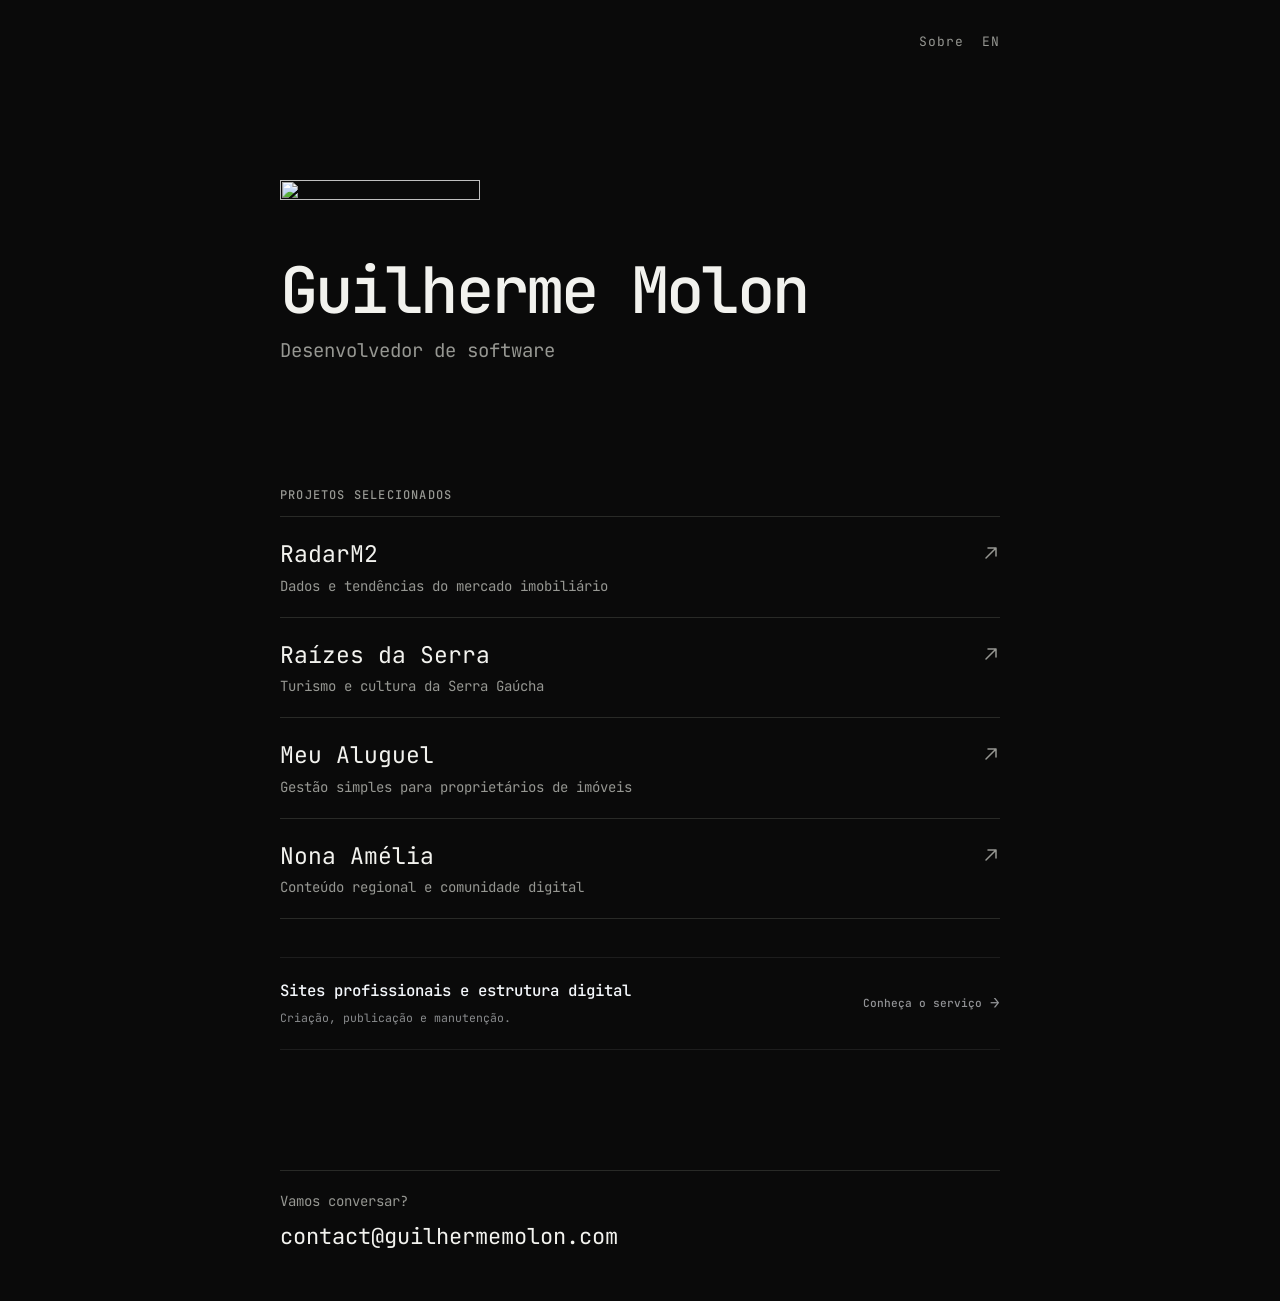
==== index.html @ 3ea49f2e "feature: logo1" ====
<!doctype html>
<html lang="pt-BR">

<head>
  <meta charset="utf-8">

  <meta
    name="viewport"
    content="width=device-width, initial-scale=1"
  >

  <title>Guilherme Molon — Desenvolvedor de Software</title>

  <meta
    name="description"
    content="Guilherme Molon é desenvolvedor de software na Serra Gaúcha, com projetos para o mercado imobiliário, turismo, negócios locais e gestão de imóveis."
  >

  <meta
    name="keywords"
    content="Guilherme Molon, desenvolvedor de software, sistemas para o mercado imobiliário, tecnologia para turismo, gestão de imóveis, negócios locais, criação de sites, Serra Gaúcha, São Marcos RS"
  >

  <meta name="author" content="Guilherme Molon">
  <meta name="robots" content="index, follow">
  <meta name="theme-color" content="#0a0a0a">

  <link
    rel="canonical"
    href="https://guilhermemolon.com/"
  >

  <meta
    property="og:title"
    content="Guilherme Molon — Desenvolvedor de Software"
  >

  <meta
    property="og:description"
    content="Desenvolvimento de sistemas web e produtos digitais para o mercado imobiliário, turismo, negócios locais e gestão de imóveis."
  >

  <meta
    property="og:type"
    content="website"
  >

  <meta
    property="og:url"
    content="https://guilhermemolon.com/"
  >

  <meta
    property="og:locale"
    content="pt_BR"
  >

  <meta
    property="og:site_name"
    content="Guilherme Molon"
  >

  <meta
    name="twitter:card"
    content="summary"
  >

  <meta
    name="twitter:title"
    content="Guilherme Molon — Desenvolvedor de Software"
  >

  <meta
    name="twitter:description"
    content="Desenvolvimento de sistemas web e produtos digitais para o mercado imobiliário, turismo, negócios locais e gestão de imóveis."
  >

  <link
    rel="icon"
    href="https://res.cloudinary.com/dgsadszgq/image/upload/v1781267156/favicon_g41du6.ico"
  >

  <link
    rel="preconnect"
    href="https://fonts.googleapis.com"
  >

  <link
    rel="preconnect"
    href="https://fonts.gstatic.com"
    crossorigin
  >

  <link
    href="https://fonts.googleapis.com/css2?family=JetBrains+Mono:wght@400;500;600;700&display=swap"
    rel="stylesheet"
  >

  <link rel="stylesheet" href="/style.css">

  <style>
    /*
     * Destaque do Pacote Presença Digital
     */

    .digital-highlight {
      position: relative;
      width: 100%;
      margin: 38px 0 54px;
      border-top: 1px solid rgba(244, 247, 251, 0.08);
      border-bottom: 1px solid rgba(244, 247, 251, 0.08);
    }

    .digital-highlight[hidden] {
      display: none;
    }

    .digital-highlight-trigger {
      display: block;
      width: 100%;
      padding: 22px 0;

      color: inherit;
      background: transparent;
      border: 0;

      font: inherit;
      text-align: left;
      cursor: pointer;
    }

    .digital-highlight-content {
      position: relative;
      display: flex;
      align-items: center;
      justify-content: space-between;
      gap: 24px;
      padding: 0;

      transition:
        opacity 180ms ease;
    }

    .digital-highlight-trigger:hover .digital-highlight-content {
      opacity: 0.78;
    }

    .digital-highlight-trigger:focus-visible {
      outline: 2px solid rgba(244, 247, 251, 0.6);
      outline-offset: 4px;
    }

    .digital-highlight-text {
      min-width: 0;
    }

    .digital-highlight-title {
      display: block;
      margin-bottom: 5px;

      color: #f4f7fb;
      font-size: 0.98rem;
      font-weight: 500;
      line-height: 1.45;
    }

    .digital-highlight-description {
      display: block;

      color: rgba(244, 247, 251, 0.54);
      font-size: 0.72rem;
      font-weight: 400;
      line-height: 1.65;
    }

    .digital-highlight-price {
      color: #f4f7fb;
      font-weight: 600;
      white-space: nowrap;
    }

    .digital-highlight-action {
      display: flex;
      flex: 0 0 auto;
      align-items: center;
      gap: 8px;

      color: rgba(244, 247, 251, 0.58);
      font-size: 0.7rem;
      font-weight: 500;
      white-space: nowrap;
    }

    .digital-highlight-arrow {
      font-size: 1rem;
      transition: transform 180ms ease;
    }

    .digital-highlight-trigger:hover .digital-highlight-arrow {
      transform: translateX(4px);
    }

    /*
     * Lightbox
     */

    .digital-modal {
      width: min(520px, calc(100% - 32px));
      max-height: min(88vh, 680px);
      margin: auto;
      padding: 0;

      color: #f4f7fb;
      background: #101110;
      border: 1px solid rgba(244, 247, 251, 0.11);
      border-radius: 8px;

      overflow: hidden;
      box-shadow: 0 24px 70px rgba(0, 0, 0, 0.72);
    }

    .digital-modal::backdrop {
      background: rgba(0, 0, 0, 0.84);
      backdrop-filter: blur(4px);
      -webkit-backdrop-filter: blur(4px);
    }

    .digital-modal-inner {
      position: relative;
      max-height: min(88vh, 680px);
      padding: 40px;

      overflow-y: auto;
      overscroll-behavior: contain;
      scrollbar-color: rgba(244, 247, 251, 0.18) transparent;
      scrollbar-width: thin;
    }

    .digital-modal-close {
      position: absolute;
      top: 18px;
      right: 18px;

      display: grid;
      width: 28px;
      height: 28px;
      padding: 0;

      color: rgba(244, 247, 251, 0.52);
      background: transparent;
      border: 0;

      font: inherit;
      font-size: 1.15rem;
      line-height: 1;
      cursor: pointer;
      place-items: center;

      transition: color 180ms ease;
    }

    .digital-modal-close:hover {
      color: #f4f7fb;
    }

    .digital-modal-close:focus-visible {
      outline: 1px solid rgba(244, 247, 251, 0.65);
      outline-offset: 3px;
    }

    .digital-modal h2 {
      max-width: 440px;
      margin: 0 46px 12px 0;

      color: #f4f7fb;
      font-size: clamp(1.5rem, 4vw, 1.85rem);
      font-weight: 600;
      line-height: 1.2;
      letter-spacing: -0.035em;
    }

    .digital-modal-title-line {
      display: block;
      white-space: nowrap;
    }

    .digital-modal-lead {
      max-width: 440px;
      margin: 0 0 30px;

      color: rgba(244, 247, 251, 0.62);
      font-size: 0.86rem;
      line-height: 1.7;
    }

    .digital-offer {
      display: flex;
      align-items: flex-end;
      margin-bottom: 28px;
      padding: 0;
    }

    .digital-price {
      display: flex;
      align-items: baseline;
      gap: 4px;
      margin: 0;
    }

    .digital-price-prefix {
      color: rgba(244, 247, 251, 0.62);
      font-size: 0.82rem;
      font-weight: 500;
    }

    .digital-price-value {
      color: #f4f7fb;
      font-size: clamp(2rem, 6vw, 2.55rem);
      font-weight: 600;
      line-height: 1;
      letter-spacing: -0.06em;
    }

    .digital-price-period {
      color: rgba(244, 247, 251, 0.52);
      font-size: 0.82rem;
    }

    .digital-included {
      display: grid;
      gap: 12px;
      margin: 0 0 30px;
      padding: 0;
      list-style: none;
    }

    .digital-included li {
      position: relative;
      padding: 0 0 0 18px;
      color: rgba(244, 247, 251, 0.82);
      font-size: 0.84rem;
      line-height: 1.6;
    }

    .digital-included li::before {
      position: absolute;
      top: 0;
      left: 0;
      color: rgba(244, 247, 251, 0.46);
      content: "—";
    }

    .digital-included strong {
      color: inherit;
      font-size: inherit;
      font-weight: 500;
    }

    .digital-modal-footer {
      display: block;
    }

    .digital-contact-button {
      display: inline-flex;
      align-items: center;
      justify-content: center;

      width: 100%;
      min-height: 50px;
      padding: 13px 18px;

      color: #101110;
      background: #f4f7fb;
      border: 1px solid #f4f7fb;
      border-radius: 5px;

      font-size: 0.82rem;
      font-weight: 600;
      text-decoration: none;

      transition:
        background-color 180ms ease,
        border-color 180ms ease;
    }

    .digital-contact-button:hover {
      color: #101110;
      background: #ffffff;
      border-color: #ffffff;
    }

    .digital-contact-button:focus-visible {
      outline: 1px solid #f4f7fb;
      outline-offset: 3px;
    }

    /*
     * Celulares
     */

    @media (max-width: 640px) {
      .digital-highlight {
        margin: 32px 0 48px;
      }

      .digital-highlight-content {
        align-items: center;
        gap: 16px;
        padding: 0;
      }

      .digital-highlight-title {
        font-size: 0.86rem;
      }

      .digital-highlight-description {
        font-size: 0.69rem;
      }

      .digital-highlight-action-text {
        display: none;
      }

      .digital-highlight-action {
        padding-top: 0;
      }

      .digital-modal {
        width: calc(100% - 20px);
        max-height: calc(100dvh - 20px);
        border-radius: 7px;
      }

      .digital-modal-inner {
        max-height: calc(100dvh - 20px);
        padding: 34px 24px 24px;
      }

      .digital-modal-close {
        top: 12px;
        right: 12px;
      }

      .digital-modal h2 {
        margin-right: 38px;
        font-size: 1.2rem;
      }

      .digital-modal-lead {
        font-size: 0.82rem;
      }

      .digital-offer {
        margin-bottom: 26px;
      }

      .digital-contact-button {
        min-height: 48px;
      }
    }

    @media (prefers-reduced-motion: reduce) {
      .digital-highlight-content,
      .digital-highlight-arrow,
      .digital-modal-close,
      .digital-contact-button {
        transition: none;
      }
    }
  </style>

  <script type="application/ld+json">
  {
    "@context": "https://schema.org",
    "@graph": [
      {
        "@type": "Person",
        "@id": "https://guilhermemolon.com/#person",
        "name": "Guilherme Molon",
        "url": "https://guilhermemolon.com/",
        "jobTitle": "Desenvolvedor de Software",
        "email": "mailto:contact@guilhermemolon.com",
        "sameAs": [
          "https://www.instagram.com/nona_amelia_/"
        ],
        "knowsAbout": [
          "Desenvolvimento de software",
          "Desenvolvimento web",
          "Tecnologia para o mercado imobiliário",
          "Sistemas para gestão de imóveis",
          "Tecnologia aplicada ao turismo",
          "Soluções digitais para negócios locais",
          "Sites profissionais",
          "SEO"
        ]
      },
      {
        "@type": "WebSite",
        "@id": "https://guilhermemolon.com/#website",
        "url": "https://guilhermemolon.com/",
        "name": "Guilherme Molon",
        "inLanguage": "pt-BR",
        "publisher": {
          "@id": "https://guilhermemolon.com/#person"
        }
      },
      {
        "@type": "Service",
        "@id": "https://guilhermemolon.com/#presenca-digital",
        "name": "Pacote Presença Digital",
        "description": "Site profissional personalizado com domínio, hospedagem, manutenção técnica, SEO e divulgação regional.",
        "provider": {
          "@id": "https://guilhermemolon.com/#person"
        },
        "areaServed": {
          "@type": "AdministrativeArea",
          "name": "Serra Gaúcha"
        },
        "offers": {
          "@type": "Offer",
          "price": "300.00",
          "priceCurrency": "BRL",
          "description": "Pacote mensal de presença digital para empresas e profissionais."
        }
      }
    ]
  }
  </script>
</head>

<body>

  <main class="page">

    <nav aria-label="Navegação principal">
      <a href="/sobre/">Sobre</a>
      <a href="/en/" lang="en">EN</a>
    </nav>

    <header>

    <picture class="brand-mark">
      <source
        srcset="/images/gm-logo-header.webp"
        type="image/webp"
      >

      <img
        src="/images/gm-logo-header.png"
        alt=""
        width="640"
        height="154"
        decoding="async"
        fetchpriority="high"
      >
    </picture>

      <h1>Guilherme Molon</h1>
      <p class="intro">Desenvolvedor de software</p>
    </header>

    <section class="work" aria-labelledby="work-title">

      <h2 id="work-title">Projetos selecionados</h2>

      <a
        class="project"
        href="https://m2radar.com.br"
        target="_blank"
        rel="noopener noreferrer"
      >
        <span>
          <span class="name">RadarM2</span>

          <span class="description">
            Dados e tendências do mercado imobiliário
          </span>
        </span>

        <svg
          class="arrow"
          aria-hidden="true"
          viewBox="0 0 18 18"
          fill="none"
        >
          <path
            d="M4 14 14 4M6 4h8v8"
            stroke="currentColor"
            stroke-width="1.5"
            stroke-linecap="round"
            stroke-linejoin="round"
          />
        </svg>
      </a>

      <a
        class="project"
        href="https://www.raizesdaserra.com.br"
        target="_blank"
        rel="noopener noreferrer"
      >
        <span>
          <span class="name">Raízes da Serra</span>

          <span class="description">
            Turismo e cultura da Serra Gaúcha
          </span>
        </span>

        <svg
          class="arrow"
          aria-hidden="true"
          viewBox="0 0 18 18"
          fill="none"
        >
          <path
            d="M4 14 14 4M6 4h8v8"
            stroke="currentColor"
            stroke-width="1.5"
            stroke-linecap="round"
            stroke-linejoin="round"
          />
        </svg>
      </a>

      <a
        class="project"
        href="https://www.meualuguel.app.br"
        target="_blank"
        rel="noopener noreferrer"
      >
        <span>
          <span class="name">Meu Aluguel</span>

          <span class="description">
            Gestão simples para proprietários de imóveis
          </span>
        </span>

        <svg
          class="arrow"
          aria-hidden="true"
          viewBox="0 0 18 18"
          fill="none"
        >
          <path
            d="M4 14 14 4M6 4h8v8"
            stroke="currentColor"
            stroke-width="1.5"
            stroke-linecap="round"
            stroke-linejoin="round"
          />
        </svg>
      </a>

      <a
        class="project"
        href="https://www.instagram.com/nona_amelia_/"
        target="_blank"
        rel="noopener noreferrer"
      >
        <span>
          <span class="name">Nona Amélia</span>

          <span class="description">
            Conteúdo regional e comunidade digital
          </span>
        </span>

        <svg
          class="arrow"
          aria-hidden="true"
          viewBox="0 0 18 18"
          fill="none"
        >
          <path
            d="M4 14 14 4M6 4h8v8"
            stroke="currentColor"
            stroke-width="1.5"
            stroke-linecap="round"
            stroke-linejoin="round"
          />
        </svg>
      </a>

    </section>

    <div
      class="digital-highlight"
      id="digital-highlight"
    >
      <button
        class="digital-highlight-trigger"
        id="open-digital-modal"
        type="button"
        aria-haspopup="dialog"
        aria-controls="digital-modal"
      >
        <span class="digital-highlight-content">

          <span class="digital-highlight-text">
            <span class="digital-highlight-title">
              Sites profissionais e estrutura digital
            </span>

            <span class="digital-highlight-description">
              Criação, publicação e manutenção.
            </span>
          </span>

          <span class="digital-highlight-action" aria-hidden="true">
            <span class="digital-highlight-action-text">
              Conheça o serviço
            </span>

            <span class="digital-highlight-arrow">
              →
            </span>
          </span>

        </span>
      </button>

    </div>

    <footer class="contact">
      <p>Vamos conversar?</p>

      <a href="mailto:contact@guilhermemolon.com">
        contact@guilhermemolon.com
      </a>
    </footer>

  </main>

  <dialog
    class="digital-modal"
    id="digital-modal"
    aria-labelledby="digital-modal-title"
  >
    <div class="digital-modal-inner">

      <button
        class="digital-modal-close"
        id="close-digital-modal"
        type="button"
        aria-label="Fechar"
      >
        ×
      </button>

      <h2 id="digital-modal-title">
        <span class="digital-modal-title-line">Seu negócio bem</span>
        <span class="digital-modal-title-line">apresentado na internet</span>
      </h2>

      <p class="digital-modal-lead">
        Site profissional, manutenção e presença regional em um único plano.
      </p>

      <div class="digital-offer">
        <div class="digital-price" aria-label="Planos a partir de 300 reais por mês">
          <span class="digital-price-prefix">A partir de R$</span>
          <span class="digital-price-value">300,00</span>
          <span class="digital-price-period">/mês</span>
        </div>
      </div>

      <section aria-label="O que está incluído">
        <ul class="digital-included">
          <li>
            <strong>Site profissional completo</strong>
          </li>
          <li>
            <strong>Domínio, hospedagem e manutenção</strong>
          </li>
          <li>
            <strong>Presença no portal Raízes da Serra e rede Amélia</strong>
          </li>
        </ul>
      </section>

      <div class="digital-modal-footer">

        <a
          class="digital-contact-button"
          href="https://wa.me/5554992434004?text=Ol%C3%A1%2C%20Guilherme!%20Vi%20o%20Pacote%20Presen%C3%A7a%20Digital%20no%20seu%20site%20e%20gostaria%20de%20saber%20mais."
          target="_blank"
          rel="noopener noreferrer"
        >
          Conversar pelo WhatsApp
        </a>

      </div>

    </div>
  </dialog>

  <script>
    const digitalModal = document.getElementById("digital-modal");
    const openDigitalModal = document.getElementById(
      "open-digital-modal"
    );
    const closeDigitalModal = document.getElementById(
      "close-digital-modal"
    );
    openDigitalModal.addEventListener("click", () => {
      digitalModal.showModal();
    });

    closeDigitalModal.addEventListener("click", () => {
      digitalModal.close();
    });

    digitalModal.addEventListener("click", (event) => {
      if (event.target === digitalModal) {
        digitalModal.close();
      }
    });

    function openDigitalModalFromLink() {
      if (
        window.location.hash === "#presenca-digital" &&
        !digitalModal.open
      ) {
        digitalModal.showModal();
      }
    }

    openDigitalModalFromLink();

    window.addEventListener(
      "hashchange",
      openDigitalModalFromLink
    );
  </script>

  <script
    data-goatcounter="https://gfmolon.goatcounter.com/count"
    async
    src="//gc.zgo.at/count.js"
  ></script>

</body>
</html>
---- style.css ----
:root {
    --bg: #0a0a0a;
    --text: #f2f2ee;
    --muted: #969792;
    --line: #292a27;
    --accent: #8bd5ad;
}

* {
    box-sizing: border-box;
}

html {
    background: var(--bg);
}

body {
    margin: 0;
    color: var(--text);
    background: var(--bg);
    font-family: "JetBrains Mono", monospace;
    line-height: 1.5;
    -webkit-font-smoothing: antialiased;
}

a {
    color: inherit;
}

.page {
    width: min(100% - 40px, 720px);
    margin: auto;
    padding: 32px 0 48px;
}

nav {
    display: flex;
    justify-content: flex-end;
    gap: 18px;
    margin-bottom: clamp(64px, 14vw, 128px);
}

.nav-between {
    justify-content: space-between;
}

nav a,
.contact a {
    text-decoration: none;
    text-underline-offset: 4px;
}

nav a {
    color: var(--muted);
    font-size: 13px;
    letter-spacing: 0.08em;
}

header {
    max-width: 650px;
}

h1 {
    margin: 0;
    font-size: clamp(36px, 7vw, 64px);
    font-weight: 500;
    letter-spacing: -0.045em;
    line-height: 1;
}

.intro {
    margin: 14px 0 0;
    color: var(--muted);
    font-size: clamp(17px, 2.5vw, 19px);
    line-height: 1.6;
    max-width: 640px;
}

.work,
.section {
    margin-top: clamp(72px, 14vw, 120px);
}

h2 {
    margin: 0 0 12px;
    color: var(--muted);
    font-size: 12px;
    font-weight: 500;
    letter-spacing: 0.1em;
    text-transform: uppercase;
}

.project {
    display: grid;
    grid-template-columns: 1fr auto;
    gap: 24px;
    align-items: baseline;
    padding: 20px 0;
    border-top: 1px solid var(--line);
    text-decoration: none;
}

.project:last-child {
    border-bottom: 1px solid var(--line);
}

.name,
.title {
    font-size: clamp(19px, 3vw, 23px);
}

.description {
    display: block;
    margin-top: 4px;
    color: var(--muted);
    font-size: 14px;
}

.arrow {
    width: 18px;
    height: 18px;
    color: var(--muted);
    transition: 0.15s ease;
}

.item {
    padding: 20px 0;
    border-top: 1px solid var(--line);
}

.item:last-child {
    border-bottom: 1px solid var(--line);
}

.project:hover .name,
.project:focus-visible .name,
.contact a:hover,
.contact a:focus-visible,
nav a:hover,
nav a:focus-visible {
    color: var(--accent);
}

.project:hover .arrow,
.project:focus-visible .arrow {
    color: var(--accent);
    transform: translate(2px, -2px);
}

a:focus-visible {
    outline: 2px solid var(--accent);
    outline-offset: 5px;
}

.contact {
    margin-top: clamp(72px, 14vw, 120px);
    padding-top: 20px;
    border-top: 1px solid var(--line);
}

.contact p {
    margin: 0 0 8px;
    color: var(--muted);
    font-size: 14px;
}

.contact a {
    font-size: clamp(18px, 3vw, 22px);
}

@media (max-width: 480px) {
    .page {
        width: min(100% - 32px, 720px);
        padding-top: 24px;
    }

    .project,
    .item {
        padding: 17px 0;
    }

    nav {
        gap: 14px;
    }
}

@media (prefers-reduced-motion: reduce) {
    * {
        transition: none !important;
    }
}
.brand-mark {
  display: block;
  width: clamp(150px, 24vw, 200px);
  margin: 0 0 30px;
}

.brand-mark img {
  display: block;
  width: 100%;
  height: auto;
}

@media (max-width: 600px) {
  .brand-mark {
    width: 150px;
    margin-bottom: 24px;
  }
}
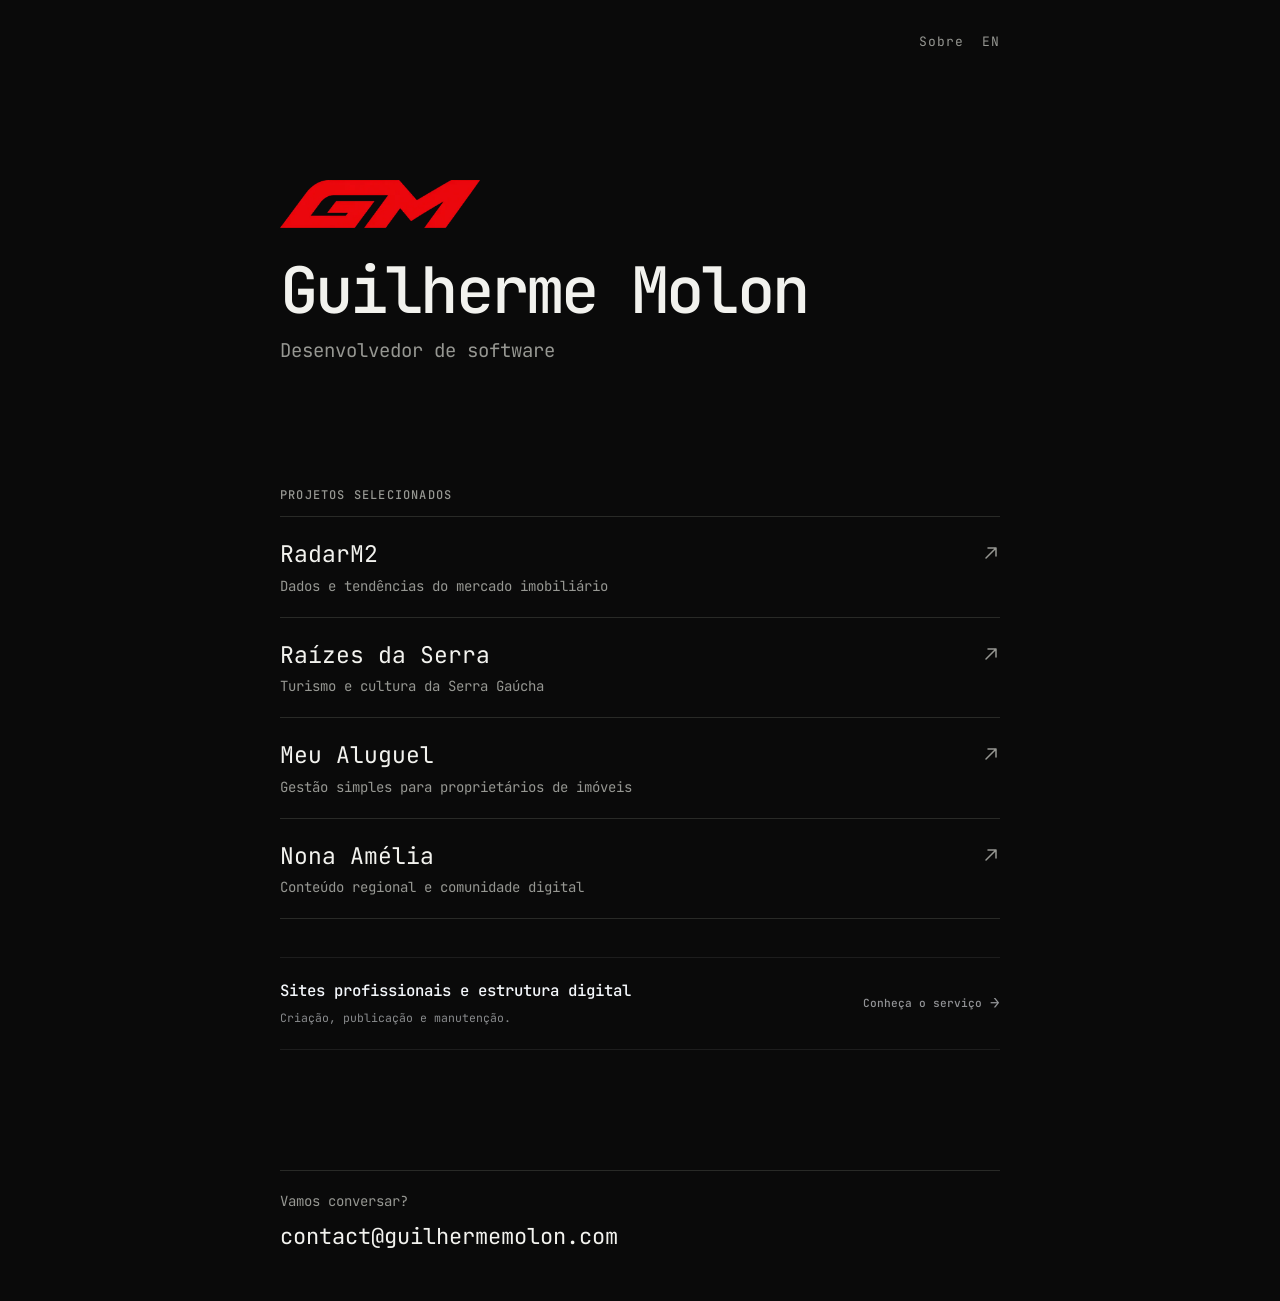
==== commit 3939285f: "feature/pacote-icones" ====
--- a/index.html
+++ b/index.html
@@ -75,10 +75,11 @@
     content="Desenvolvimento de sistemas web e produtos digitais para o mercado imobiliário, turismo, negócios locais e gestão de imóveis."
   >
 
-  <link
-    rel="icon"
-    href="https://res.cloudinary.com/dgsadszgq/image/upload/v1781267156/favicon_g41du6.ico"
-  >
+  <link rel="icon" href="/images/favicon.ico" sizes="any">
+  <link rel="icon" type="image/png" sizes="32x32" href="/images/favicon-32x32.png">
+  <link rel="icon" type="image/png" sizes="16x16" href="/images/favicon-16x16.png">
+  <link rel="apple-touch-icon" sizes="180x180" href="/images/apple-touch-icon.png">
+  <link rel="manifest" href="/images/site.webmanifest">
 
   <link
     rel="preconnect"
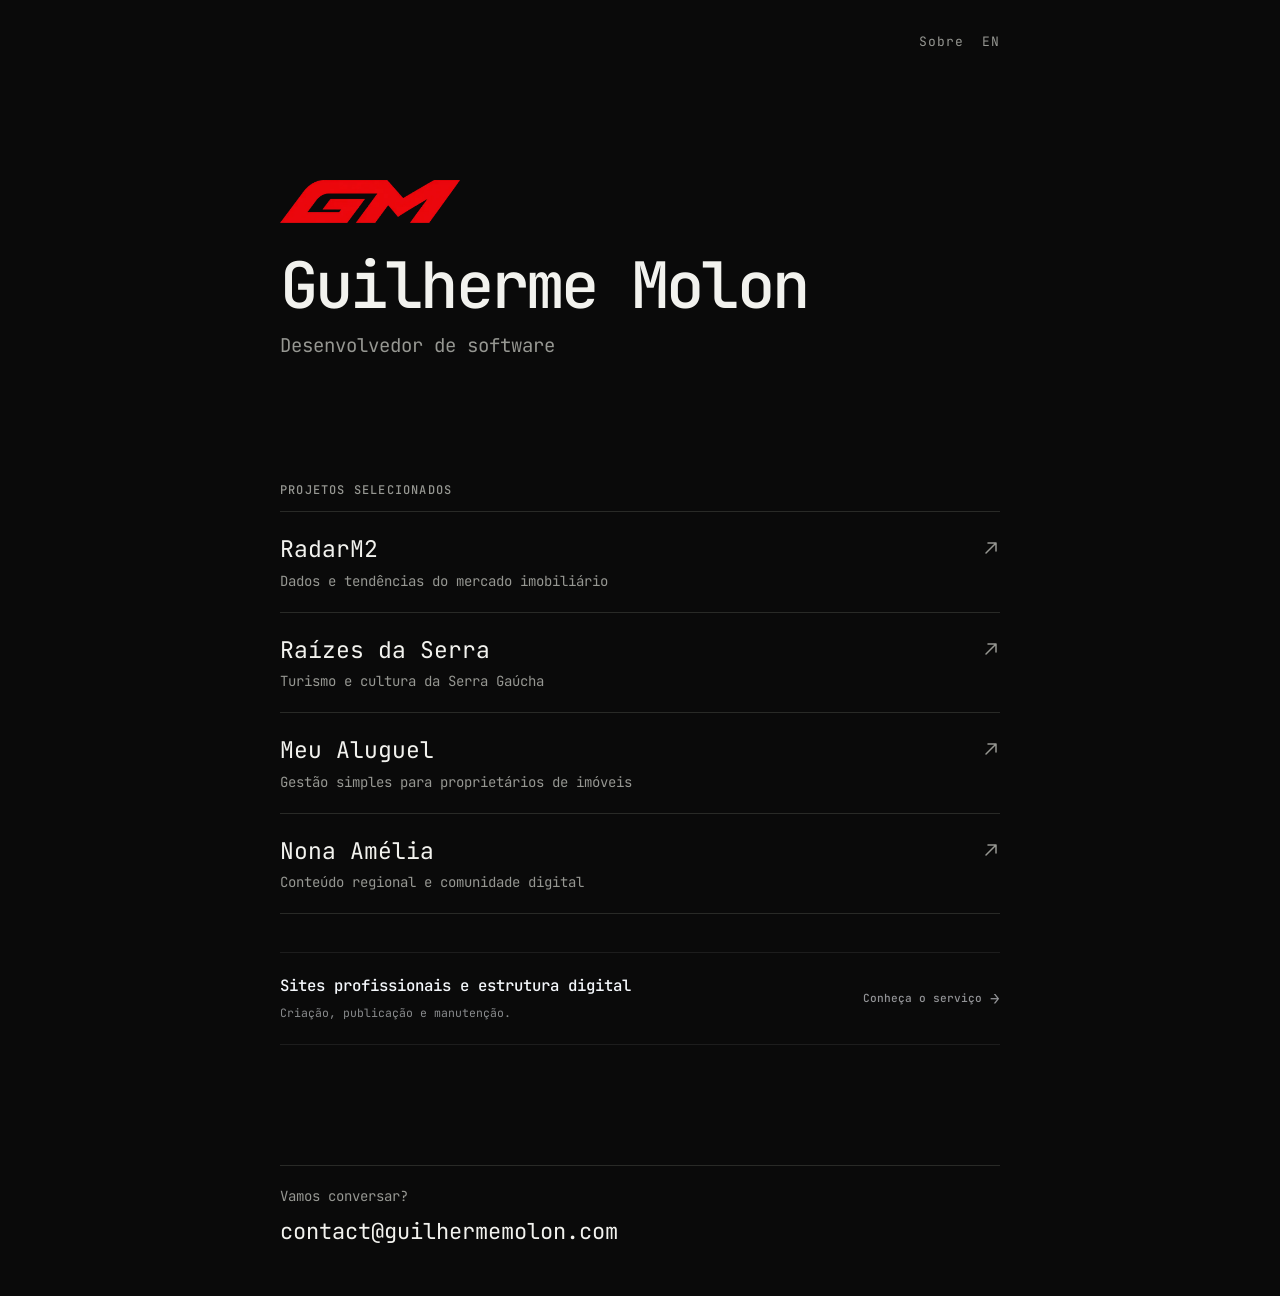
==== commit f6613819: "fix: preco menor no modal" ====
--- a/index.html
+++ b/index.html
@@ -302,29 +302,17 @@
     }
 
     .digital-price {
-      display: flex;
-      align-items: baseline;
-      gap: 4px;
       margin: 0;
-    }
-
-    .digital-price-prefix {
       color: rgba(244, 247, 251, 0.62);
-      font-size: 0.82rem;
+      font-size: 0.86rem;
       font-weight: 500;
-    }
-
-    .digital-price-value {
+      line-height: 1.6;
+      white-space: nowrap;
+    }
+
+    .digital-price strong {
       color: #f4f7fb;
-      font-size: clamp(2rem, 6vw, 2.55rem);
       font-weight: 600;
-      line-height: 1;
-      letter-spacing: -0.06em;
-    }
-
-    .digital-price-period {
-      color: rgba(244, 247, 251, 0.52);
-      font-size: 0.82rem;
     }
 
     .digital-included {
@@ -760,11 +748,9 @@
       </p>
 
       <div class="digital-offer">
-        <div class="digital-price" aria-label="Planos a partir de 300 reais por mês">
-          <span class="digital-price-prefix">A partir de R$</span>
-          <span class="digital-price-value">300,00</span>
-          <span class="digital-price-period">/mês</span>
-        </div>
+        <p class="digital-price">
+          Planos a partir de <strong>R$ 300/mês</strong>
+        </p>
       </div>
 
       <section aria-label="O que está incluído">
--- a/style.css
+++ b/style.css
@@ -189,21 +189,22 @@
         transition: none !important;
     }
 }
+
 .brand-mark {
-  display: block;
-  width: clamp(150px, 24vw, 200px);
-  margin: 0 0 30px;
+    display: block;
+    width: clamp(135px, 21.6vw, 180px);
+    margin: 0 0 30px;
 }
 
 .brand-mark img {
-  display: block;
-  width: 100%;
-  height: auto;
+    display: block;
+    width: 100%;
+    height: auto;
 }
 
 @media (max-width: 600px) {
-  .brand-mark {
-    width: 150px;
-    margin-bottom: 24px;
-  }
-}
+    .brand-mark {
+        width: 135px;
+        margin-bottom: 24px;
+    }
+}
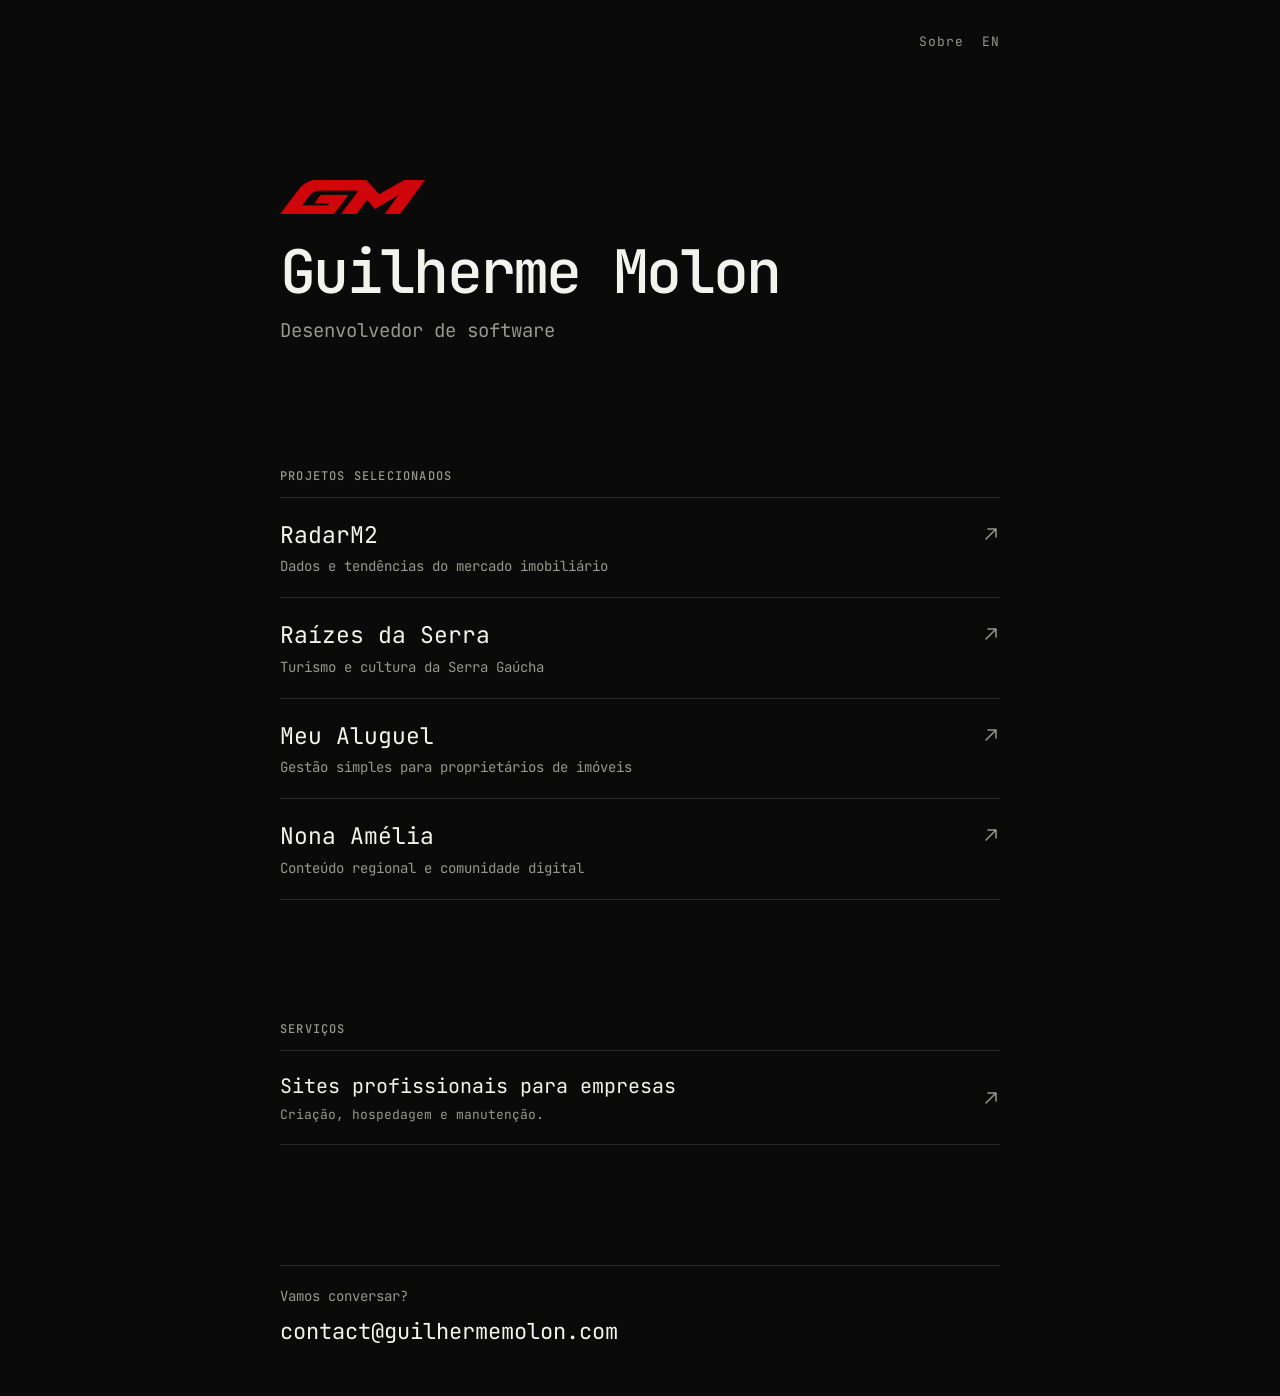
==== commit 3d3bac8d: "style: link sites discreto g" ====
--- a/index.html
+++ b/index.html
@@ -100,360 +100,48 @@
   <link rel="stylesheet" href="/style.css">
 
   <style>
-    /*
-     * Destaque do Pacote Presença Digital
-     */
-
-    .digital-highlight {
-      position: relative;
-      width: 100%;
-      margin: 38px 0 54px;
-      border-top: 1px solid rgba(244, 247, 251, 0.08);
-      border-bottom: 1px solid rgba(244, 247, 251, 0.08);
-    }
-
-    .digital-highlight[hidden] {
-      display: none;
-    }
-
-    .digital-highlight-trigger {
+    .service {
+      margin-top: clamp(72px, 14vw, 120px);
+    }
+
+    .service-link {
+      display: grid;
+      grid-template-columns: 1fr auto;
+      gap: 24px;
+      align-items: center;
+      padding: 20px 0;
+      border-top: 1px solid var(--line);
+      border-bottom: 1px solid var(--line);
+      text-decoration: none;
+    }
+
+    .service-title {
       display: block;
-      width: 100%;
-      padding: 22px 0;
-
-      color: inherit;
-      background: transparent;
-      border: 0;
-
-      font: inherit;
-      text-align: left;
-      cursor: pointer;
-    }
-
-    .digital-highlight-content {
-      position: relative;
-      display: flex;
-      align-items: center;
-      justify-content: space-between;
-      gap: 24px;
-      padding: 0;
-
-      transition:
-        opacity 180ms ease;
-    }
-
-    .digital-highlight-trigger:hover .digital-highlight-content {
-      opacity: 0.78;
-    }
-
-    .digital-highlight-trigger:focus-visible {
-      outline: 2px solid rgba(244, 247, 251, 0.6);
-      outline-offset: 4px;
-    }
-
-    .digital-highlight-text {
-      min-width: 0;
-    }
-
-    .digital-highlight-title {
+      font-size: clamp(17px, 2.6vw, 20px);
+    }
+
+    .service-description {
       display: block;
-      margin-bottom: 5px;
-
-      color: #f4f7fb;
-      font-size: 0.98rem;
-      font-weight: 500;
-      line-height: 1.45;
-    }
-
-    .digital-highlight-description {
-      display: block;
-
-      color: rgba(244, 247, 251, 0.54);
-      font-size: 0.72rem;
-      font-weight: 400;
-      line-height: 1.65;
-    }
-
-    .digital-highlight-price {
-      color: #f4f7fb;
-      font-weight: 600;
-      white-space: nowrap;
-    }
-
-    .digital-highlight-action {
-      display: flex;
-      flex: 0 0 auto;
-      align-items: center;
-      gap: 8px;
-
-      color: rgba(244, 247, 251, 0.58);
-      font-size: 0.7rem;
-      font-weight: 500;
-      white-space: nowrap;
-    }
-
-    .digital-highlight-arrow {
-      font-size: 1rem;
-      transition: transform 180ms ease;
-    }
-
-    .digital-highlight-trigger:hover .digital-highlight-arrow {
-      transform: translateX(4px);
-    }
-
-    /*
-     * Lightbox
-     */
-
-    .digital-modal {
-      width: min(520px, calc(100% - 32px));
-      max-height: min(88vh, 680px);
-      margin: auto;
-      padding: 0;
-
-      color: #f4f7fb;
-      background: #101110;
-      border: 1px solid rgba(244, 247, 251, 0.11);
-      border-radius: 8px;
-
-      overflow: hidden;
-      box-shadow: 0 24px 70px rgba(0, 0, 0, 0.72);
-    }
-
-    .digital-modal::backdrop {
-      background: rgba(0, 0, 0, 0.84);
-      backdrop-filter: blur(4px);
-      -webkit-backdrop-filter: blur(4px);
-    }
-
-    .digital-modal-inner {
-      position: relative;
-      max-height: min(88vh, 680px);
-      padding: 40px;
-
-      overflow-y: auto;
-      overscroll-behavior: contain;
-      scrollbar-color: rgba(244, 247, 251, 0.18) transparent;
-      scrollbar-width: thin;
-    }
-
-    .digital-modal-close {
-      position: absolute;
-      top: 18px;
-      right: 18px;
-
-      display: grid;
-      width: 28px;
-      height: 28px;
-      padding: 0;
-
-      color: rgba(244, 247, 251, 0.52);
-      background: transparent;
-      border: 0;
-
-      font: inherit;
-      font-size: 1.15rem;
-      line-height: 1;
-      cursor: pointer;
-      place-items: center;
-
-      transition: color 180ms ease;
-    }
-
-    .digital-modal-close:hover {
-      color: #f4f7fb;
-    }
-
-    .digital-modal-close:focus-visible {
-      outline: 1px solid rgba(244, 247, 251, 0.65);
-      outline-offset: 3px;
-    }
-
-    .digital-modal h2 {
-      max-width: 440px;
-      margin: 0 46px 12px 0;
-
-      color: #f4f7fb;
-      font-size: clamp(1.5rem, 4vw, 1.85rem);
-      font-weight: 600;
-      line-height: 1.2;
-      letter-spacing: -0.035em;
-    }
-
-    .digital-modal-title-line {
-      display: block;
-      white-space: nowrap;
-    }
-
-    .digital-modal-lead {
-      max-width: 440px;
-      margin: 0 0 30px;
-
-      color: rgba(244, 247, 251, 0.62);
-      font-size: 0.86rem;
-      line-height: 1.7;
-    }
-
-    .digital-offer {
-      display: flex;
-      align-items: flex-end;
-      margin-bottom: 28px;
-      padding: 0;
-    }
-
-    .digital-price {
-      margin: 0;
-      color: rgba(244, 247, 251, 0.62);
-      font-size: 0.86rem;
-      font-weight: 500;
-      line-height: 1.6;
-      white-space: nowrap;
-    }
-
-    .digital-price strong {
-      color: #f4f7fb;
-      font-weight: 600;
-    }
-
-    .digital-included {
-      display: grid;
-      gap: 12px;
-      margin: 0 0 30px;
-      padding: 0;
-      list-style: none;
-    }
-
-    .digital-included li {
-      position: relative;
-      padding: 0 0 0 18px;
-      color: rgba(244, 247, 251, 0.82);
-      font-size: 0.84rem;
-      line-height: 1.6;
-    }
-
-    .digital-included li::before {
-      position: absolute;
-      top: 0;
-      left: 0;
-      color: rgba(244, 247, 251, 0.46);
-      content: "—";
-    }
-
-    .digital-included strong {
-      color: inherit;
-      font-size: inherit;
-      font-weight: 500;
-    }
-
-    .digital-modal-footer {
-      display: block;
-    }
-
-    .digital-contact-button {
-      display: inline-flex;
-      align-items: center;
-      justify-content: center;
-
-      width: 100%;
-      min-height: 50px;
-      padding: 13px 18px;
-
-      color: #101110;
-      background: #f4f7fb;
-      border: 1px solid #f4f7fb;
-      border-radius: 5px;
-
-      font-size: 0.82rem;
-      font-weight: 600;
-      text-decoration: none;
-
-      transition:
-        background-color 180ms ease,
-        border-color 180ms ease;
-    }
-
-    .digital-contact-button:hover {
-      color: #101110;
-      background: #ffffff;
-      border-color: #ffffff;
-    }
-
-    .digital-contact-button:focus-visible {
-      outline: 1px solid #f4f7fb;
-      outline-offset: 3px;
-    }
-
-    /*
-     * Celulares
-     */
-
-    @media (max-width: 640px) {
-      .digital-highlight {
-        margin: 32px 0 48px;
-      }
-
-      .digital-highlight-content {
-        align-items: center;
-        gap: 16px;
-        padding: 0;
-      }
-
-      .digital-highlight-title {
-        font-size: 0.86rem;
-      }
-
-      .digital-highlight-description {
-        font-size: 0.69rem;
-      }
-
-      .digital-highlight-action-text {
-        display: none;
-      }
-
-      .digital-highlight-action {
-        padding-top: 0;
-      }
-
-      .digital-modal {
-        width: calc(100% - 20px);
-        max-height: calc(100dvh - 20px);
-        border-radius: 7px;
-      }
-
-      .digital-modal-inner {
-        max-height: calc(100dvh - 20px);
-        padding: 34px 24px 24px;
-      }
-
-      .digital-modal-close {
-        top: 12px;
-        right: 12px;
-      }
-
-      .digital-modal h2 {
-        margin-right: 38px;
-        font-size: 1.2rem;
-      }
-
-      .digital-modal-lead {
-        font-size: 0.82rem;
-      }
-
-      .digital-offer {
-        margin-bottom: 26px;
-      }
-
-      .digital-contact-button {
-        min-height: 48px;
-      }
-    }
-
-    @media (prefers-reduced-motion: reduce) {
-      .digital-highlight-content,
-      .digital-highlight-arrow,
-      .digital-modal-close,
-      .digital-contact-button {
-        transition: none;
+      margin-top: 4px;
+      color: var(--muted);
+      font-size: 13px;
+    }
+
+    .service-link:hover .service-title,
+    .service-link:focus-visible .service-title,
+    .service-link:hover .arrow,
+    .service-link:focus-visible .arrow {
+      color: var(--accent);
+    }
+
+    .service-link:hover .arrow,
+    .service-link:focus-visible .arrow {
+      transform: translate(2px, -2px);
+    }
+
+    @media (max-width: 480px) {
+      .service-link {
+        padding: 17px 0;
       }
     }
   </style>
@@ -674,43 +362,41 @@
 
     </section>
 
-    <div
-      class="digital-highlight"
-      id="digital-highlight"
-    >
-      <button
-        class="digital-highlight-trigger"
-        id="open-digital-modal"
-        type="button"
-        aria-haspopup="dialog"
-        aria-controls="digital-modal"
-      >
-        <span class="digital-highlight-content">
-
-          <span class="digital-highlight-text">
-            <span class="digital-highlight-title">
-              Sites profissionais e estrutura digital
-            </span>
-
-            <span class="digital-highlight-description">
-              Criação, publicação e manutenção.
-            </span>
-          </span>
-
-          <span class="digital-highlight-action" aria-hidden="true">
-            <span class="digital-highlight-action-text">
-              Conheça o serviço
-            </span>
-
-            <span class="digital-highlight-arrow">
-              →
-            </span>
-          </span>
-
+    <section class="service" aria-labelledby="service-title">
+      <h2 id="service-title">Serviços</h2>
+
+      <a
+        class="service-link"
+        href="https://wa.me/5554992434004?text=Ol%C3%A1%2C%20Guilherme!%20Vi%20seu%20site%20e%20gostaria%20de%20conversar%20sobre%20a%20cria%C3%A7%C3%A3o%20de%20um%20site%20profissional."
+        target="_blank"
+        rel="noopener noreferrer"
+      >
+        <span>
+          <span class="service-title">
+            Sites profissionais para empresas
+          </span>
+
+          <span class="service-description">
+            Criação, hospedagem e manutenção.
+          </span>
         </span>
-      </button>
-
-    </div>
+
+        <svg
+          class="arrow"
+          aria-hidden="true"
+          viewBox="0 0 18 18"
+          fill="none"
+        >
+          <path
+            d="M4 14 14 4M6 4h8v8"
+            stroke="currentColor"
+            stroke-width="1.5"
+            stroke-linecap="round"
+            stroke-linejoin="round"
+          />
+        </svg>
+      </a>
+    </section>
 
     <footer class="contact">
       <p>Vamos conversar?</p>
@@ -721,106 +407,6 @@
     </footer>
 
   </main>
-
-  <dialog
-    class="digital-modal"
-    id="digital-modal"
-    aria-labelledby="digital-modal-title"
-  >
-    <div class="digital-modal-inner">
-
-      <button
-        class="digital-modal-close"
-        id="close-digital-modal"
-        type="button"
-        aria-label="Fechar"
-      >
-        ×
-      </button>
-
-      <h2 id="digital-modal-title">
-        <span class="digital-modal-title-line">Seu negócio bem</span>
-        <span class="digital-modal-title-line">apresentado na internet</span>
-      </h2>
-
-      <p class="digital-modal-lead">
-        Site profissional, manutenção e presença regional em um único plano.
-      </p>
-
-      <div class="digital-offer">
-        <p class="digital-price">
-          Planos a partir de <strong>R$ 300/mês</strong>
-        </p>
-      </div>
-
-      <section aria-label="O que está incluído">
-        <ul class="digital-included">
-          <li>
-            <strong>Site profissional completo</strong>
-          </li>
-          <li>
-            <strong>Domínio, hospedagem e manutenção</strong>
-          </li>
-          <li>
-            <strong>Presença no portal Raízes da Serra e rede Amélia</strong>
-          </li>
-        </ul>
-      </section>
-
-      <div class="digital-modal-footer">
-
-        <a
-          class="digital-contact-button"
-          href="https://wa.me/5554992434004?text=Ol%C3%A1%2C%20Guilherme!%20Vi%20o%20Pacote%20Presen%C3%A7a%20Digital%20no%20seu%20site%20e%20gostaria%20de%20saber%20mais."
-          target="_blank"
-          rel="noopener noreferrer"
-        >
-          Conversar pelo WhatsApp
-        </a>
-
-      </div>
-
-    </div>
-  </dialog>
-
-  <script>
-    const digitalModal = document.getElementById("digital-modal");
-    const openDigitalModal = document.getElementById(
-      "open-digital-modal"
-    );
-    const closeDigitalModal = document.getElementById(
-      "close-digital-modal"
-    );
-    openDigitalModal.addEventListener("click", () => {
-      digitalModal.showModal();
-    });
-
-    closeDigitalModal.addEventListener("click", () => {
-      digitalModal.close();
-    });
-
-    digitalModal.addEventListener("click", (event) => {
-      if (event.target === digitalModal) {
-        digitalModal.close();
-      }
-    });
-
-    function openDigitalModalFromLink() {
-      if (
-        window.location.hash === "#presenca-digital" &&
-        !digitalModal.open
-      ) {
-        digitalModal.showModal();
-      }
-    }
-
-    openDigitalModalFromLink();
-
-    window.addEventListener(
-      "hashchange",
-      openDigitalModalFromLink
-    );
-  </script>
 
   <script
     data-goatcounter="https://gfmolon.goatcounter.com/count"
--- a/style.css
+++ b/style.css
@@ -3,7 +3,7 @@
     --text: #f2f2ee;
     --muted: #969792;
     --line: #292a27;
-    --accent: #8bd5ad;
+    --accent: #ff1a24;
 }
 
 * {
@@ -79,6 +79,14 @@
 .work,
 .section {
     margin-top: clamp(72px, 14vw, 120px);
+}
+
+h1 {
+    margin: 0;
+    font-size: clamp(34px, 6.5vw, 60px);
+    font-weight: 500;
+    letter-spacing: -0.045em;
+    line-height: 1;
 }
 
 h2 {
@@ -191,20 +199,50 @@
 }
 
 .brand-mark {
-    display: block;
-    width: clamp(135px, 21.6vw, 180px);
-    margin: 0 0 30px;
+    width: clamp(112px, 17vw, 145px);
+    margin: 0 0 28px;
 }
 
 .brand-mark img {
     display: block;
     width: 100%;
     height: auto;
+    opacity: 0.88;
 }
 
 @media (max-width: 600px) {
     .brand-mark {
-        width: 135px;
+        width: 112px;
         margin-bottom: 24px;
     }
 }
+
+picture.brand-mark {
+    display: block !important;
+    width: clamp(112px, 17vw, 145px);
+    max-width: 145px;
+    margin: 0 0 28px;
+    line-height: 0;
+}
+
+picture.brand-mark img {
+    display: block;
+    width: 100%;
+    max-width: 100%;
+    height: auto;
+    opacity: 0.88;
+}
+
+@media (max-width: 600px) {
+    picture.brand-mark {
+        width: 112px;
+        max-width: 112px;
+        margin-bottom: 24px;
+    }
+}
+
+@media (max-width: 600px) {
+    nav {
+        margin-bottom: 56px;
+    }
+}
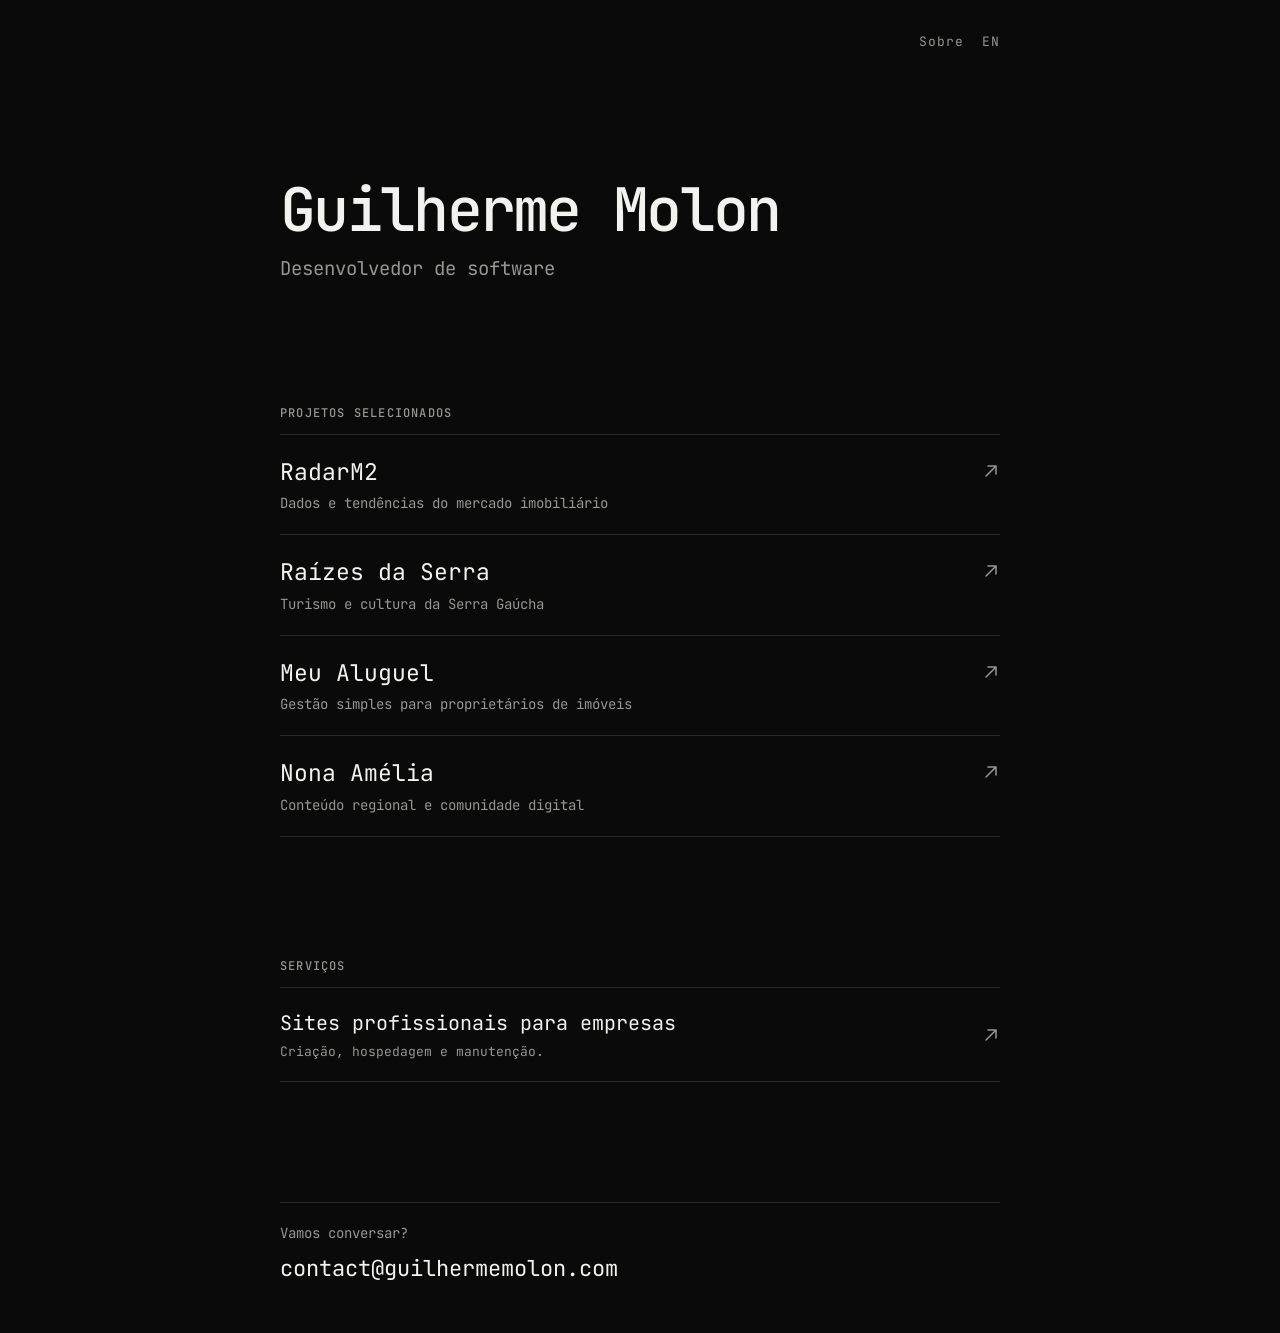
==== commit ec46c059: "fix: sem logo" ====
--- a/index.html
+++ b/index.html
@@ -215,23 +215,6 @@
     </nav>
 
     <header>
-
-    <picture class="brand-mark">
-      <source
-        srcset="/images/gm-logo-header.webp"
-        type="image/webp"
-      >
-
-      <img
-        src="/images/gm-logo-header.png"
-        alt=""
-        width="640"
-        height="154"
-        decoding="async"
-        fetchpriority="high"
-      >
-    </picture>
-
       <h1>Guilherme Molon</h1>
       <p class="intro">Desenvolvedor de software</p>
     </header>
--- a/style.css
+++ b/style.css
@@ -62,31 +62,23 @@
 
 h1 {
     margin: 0;
-    font-size: clamp(36px, 7vw, 64px);
+    font-size: clamp(34px, 6.5vw, 60px);
     font-weight: 500;
     letter-spacing: -0.045em;
     line-height: 1;
 }
 
 .intro {
+    max-width: 640px;
     margin: 14px 0 0;
     color: var(--muted);
     font-size: clamp(17px, 2.5vw, 19px);
     line-height: 1.6;
-    max-width: 640px;
 }
 
 .work,
 .section {
     margin-top: clamp(72px, 14vw, 120px);
-}
-
-h1 {
-    margin: 0;
-    font-size: clamp(34px, 6.5vw, 60px);
-    font-weight: 500;
-    letter-spacing: -0.045em;
-    line-height: 1;
 }
 
 h2 {
@@ -176,6 +168,12 @@
     font-size: clamp(18px, 3vw, 22px);
 }
 
+@media (max-width: 600px) {
+    nav {
+        margin-bottom: 56px;
+    }
+}
+
 @media (max-width: 480px) {
     .page {
         width: min(100% - 32px, 720px);
@@ -197,52 +195,3 @@
         transition: none !important;
     }
 }
-
-.brand-mark {
-    width: clamp(112px, 17vw, 145px);
-    margin: 0 0 28px;
-}
-
-.brand-mark img {
-    display: block;
-    width: 100%;
-    height: auto;
-    opacity: 0.88;
-}
-
-@media (max-width: 600px) {
-    .brand-mark {
-        width: 112px;
-        margin-bottom: 24px;
-    }
-}
-
-picture.brand-mark {
-    display: block !important;
-    width: clamp(112px, 17vw, 145px);
-    max-width: 145px;
-    margin: 0 0 28px;
-    line-height: 0;
-}
-
-picture.brand-mark img {
-    display: block;
-    width: 100%;
-    max-width: 100%;
-    height: auto;
-    opacity: 0.88;
-}
-
-@media (max-width: 600px) {
-    picture.brand-mark {
-        width: 112px;
-        max-width: 112px;
-        margin-bottom: 24px;
-    }
-}
-
-@media (max-width: 600px) {
-    nav {
-        margin-bottom: 56px;
-    }
-}
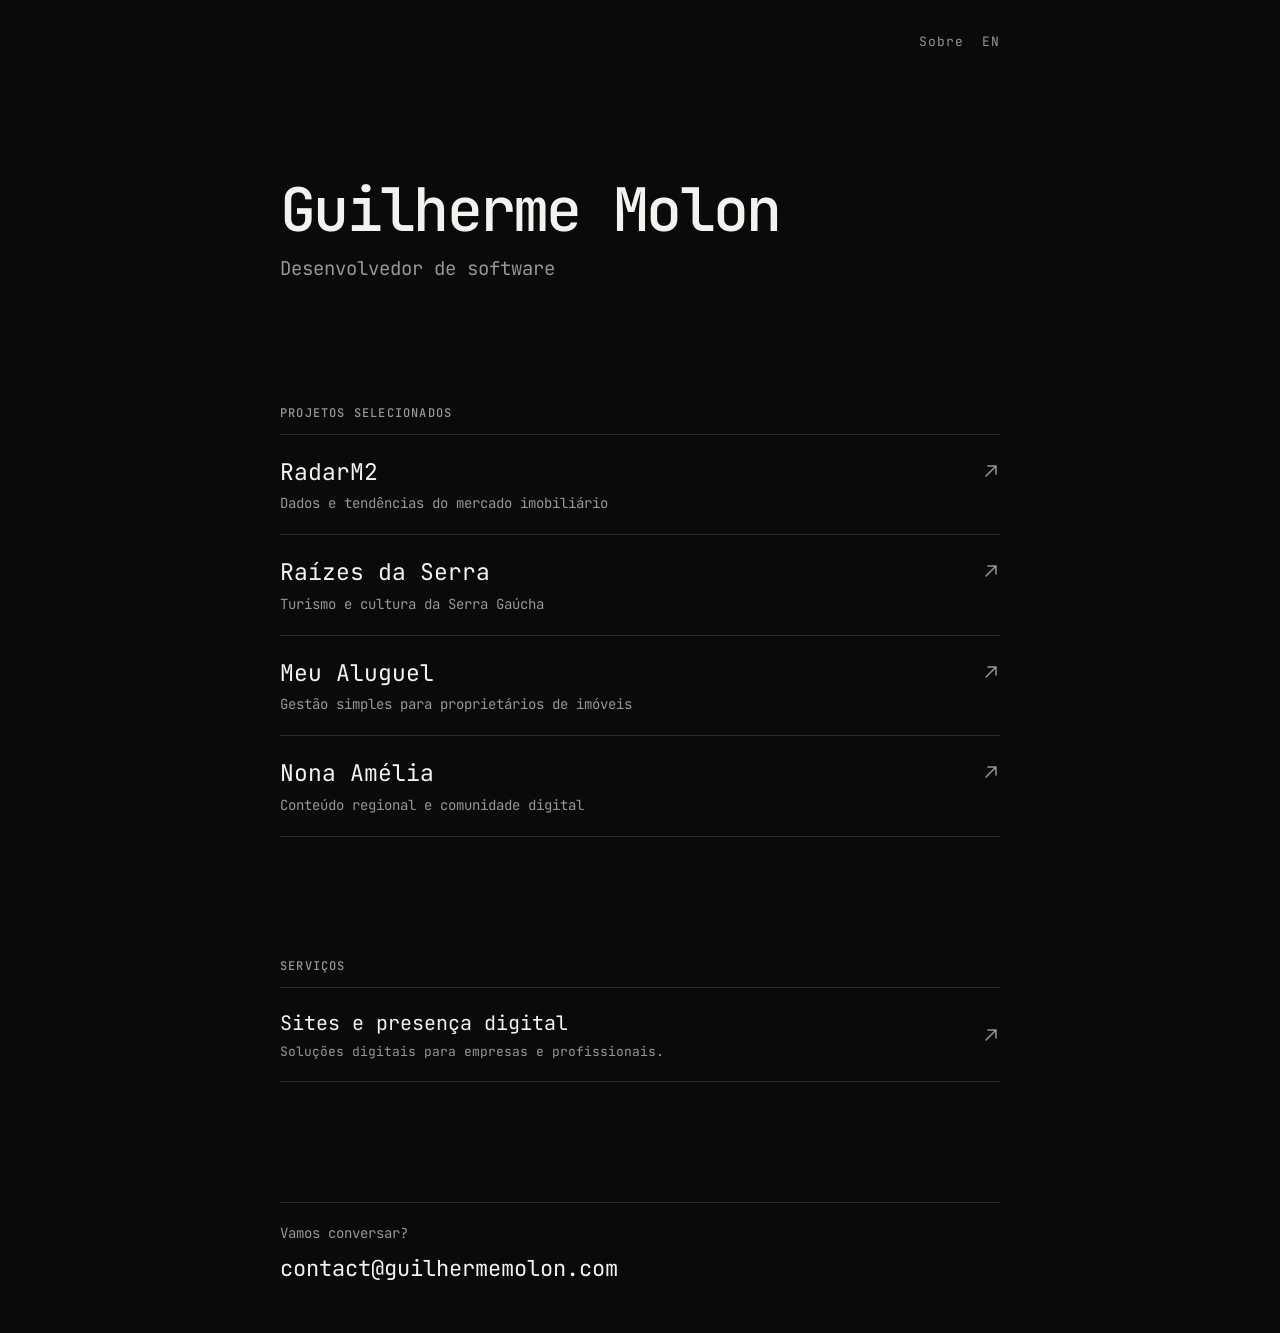
==== commit 957a2ed2: "fix: projetos digitais" ====
--- a/index.html
+++ b/index.html
@@ -184,8 +184,8 @@
       {
         "@type": "Service",
         "@id": "https://guilhermemolon.com/#presenca-digital",
-        "name": "Pacote Presença Digital",
-        "description": "Site profissional personalizado com domínio, hospedagem, manutenção técnica, SEO e divulgação regional.",
+        "name": "Sites e presença digital",
+        "description": "Soluções digitais para empresas e profissionais, com criação, hospedagem, manutenção técnica, SEO e divulgação regional.",
         "provider": {
           "@id": "https://guilhermemolon.com/#person"
         },
@@ -197,7 +197,7 @@
           "@type": "Offer",
           "price": "300.00",
           "priceCurrency": "BRL",
-          "description": "Pacote mensal de presença digital para empresas e profissionais."
+          "description": "Serviço mensal de presença digital para empresas e profissionais."
         }
       }
     ]
@@ -350,17 +350,17 @@
 
       <a
         class="service-link"
-        href="https://wa.me/5554992434004?text=Ol%C3%A1%2C%20Guilherme!%20Vi%20seu%20site%20e%20gostaria%20de%20conversar%20sobre%20a%20cria%C3%A7%C3%A3o%20de%20um%20site%20profissional."
+        href="https://wa.me/5554992434004?text=Ol%C3%A1%2C%20Guilherme!%20Vi%20seu%20site%20e%20gostaria%20de%20conversar%20sobre%20sites%20e%20presen%C3%A7a%20digital."
         target="_blank"
         rel="noopener noreferrer"
       >
         <span>
           <span class="service-title">
-            Sites profissionais para empresas
+            Sites e presença digital
           </span>
 
           <span class="service-description">
-            Criação, hospedagem e manutenção.
+            Soluções digitais para empresas e profissionais.
           </span>
         </span>
 
--- a/style.css
+++ b/style.css
@@ -186,7 +186,7 @@
     }
 
     nav {
-        gap: 14px;
+        gap: 18px;
     }
 }
 
